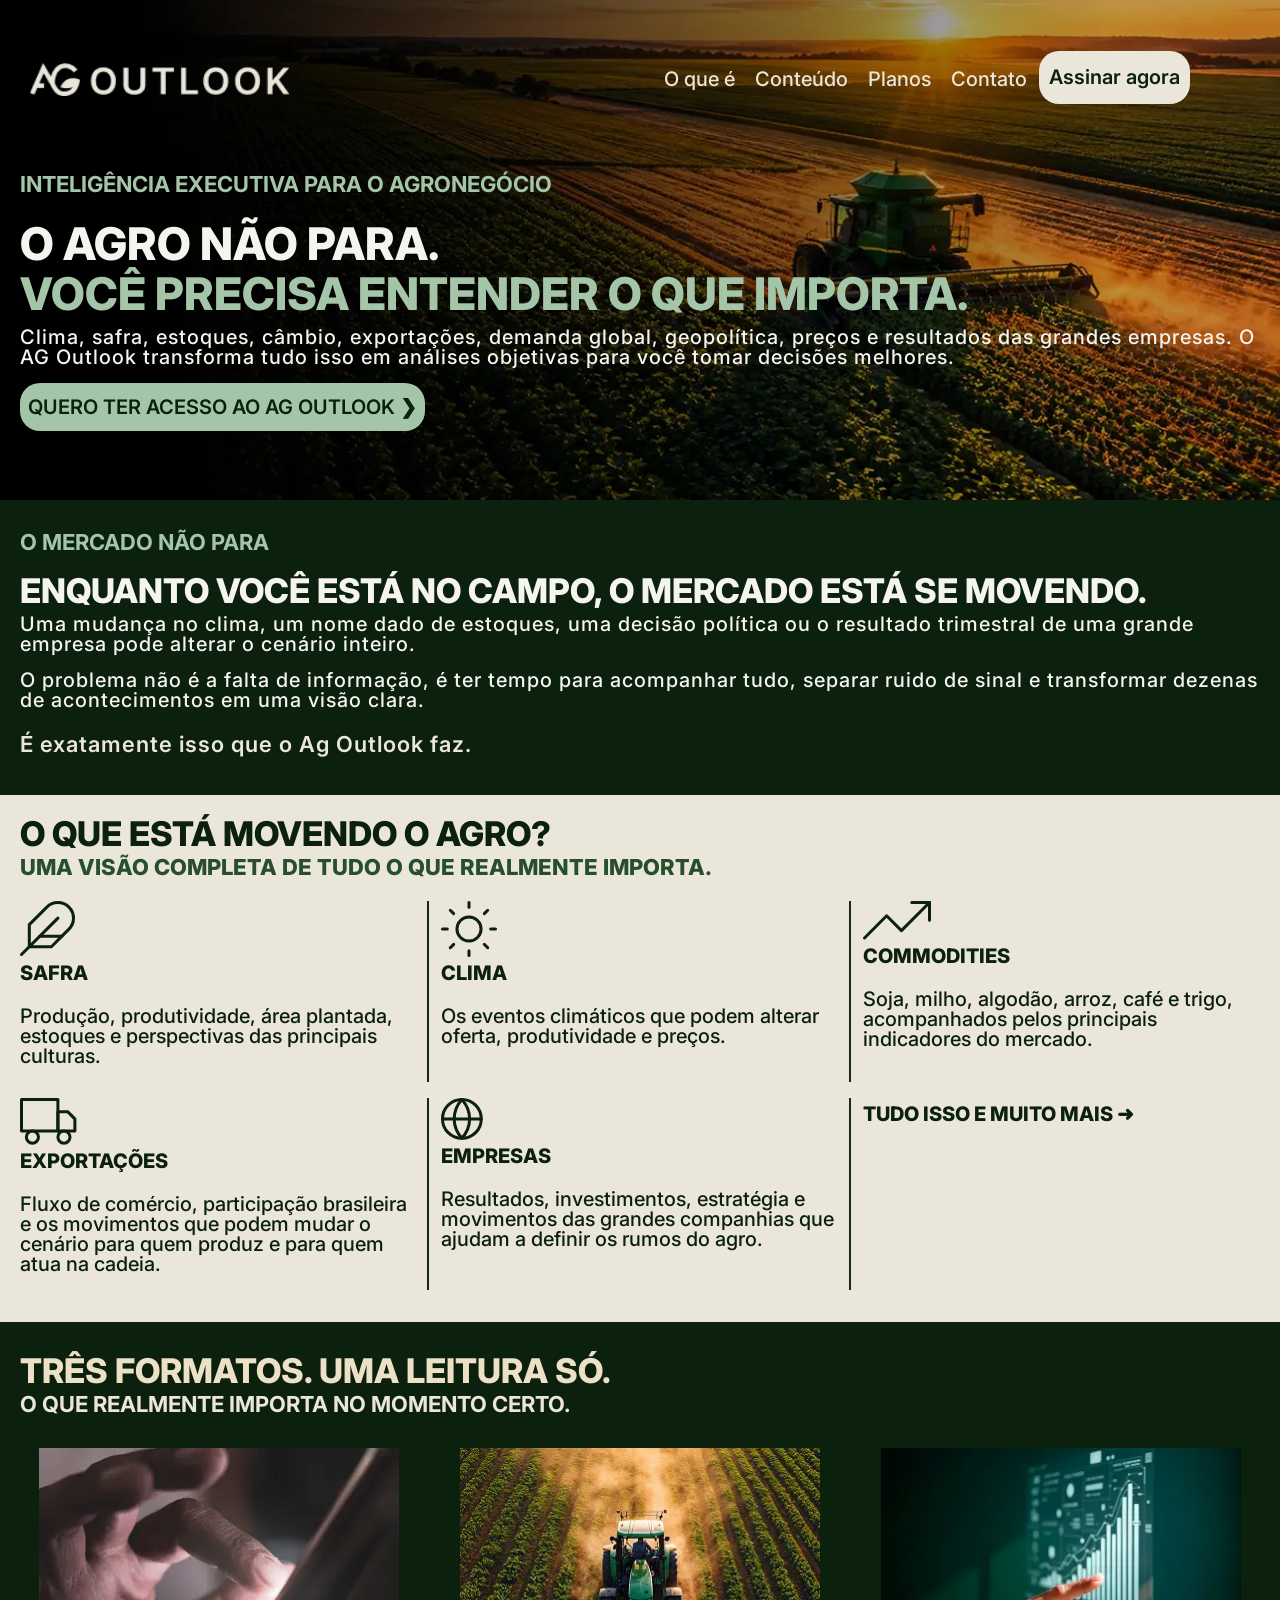
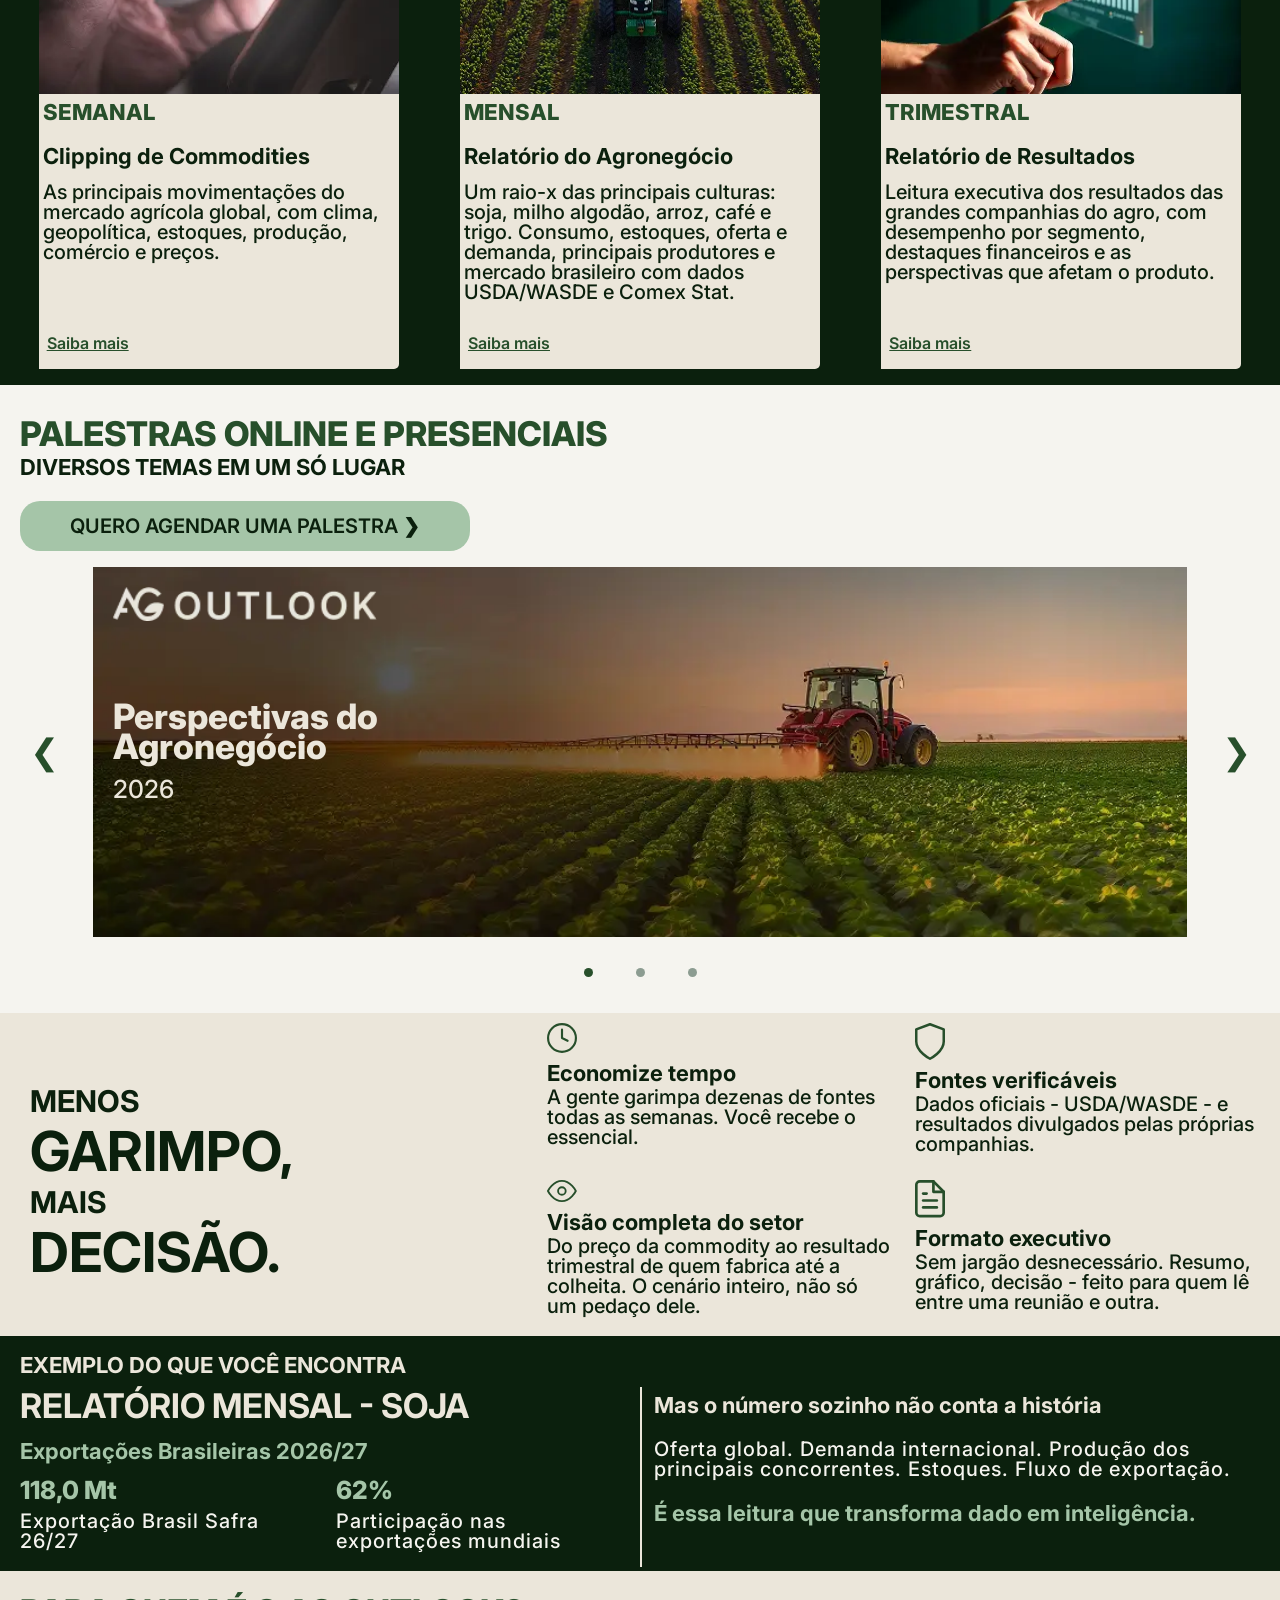
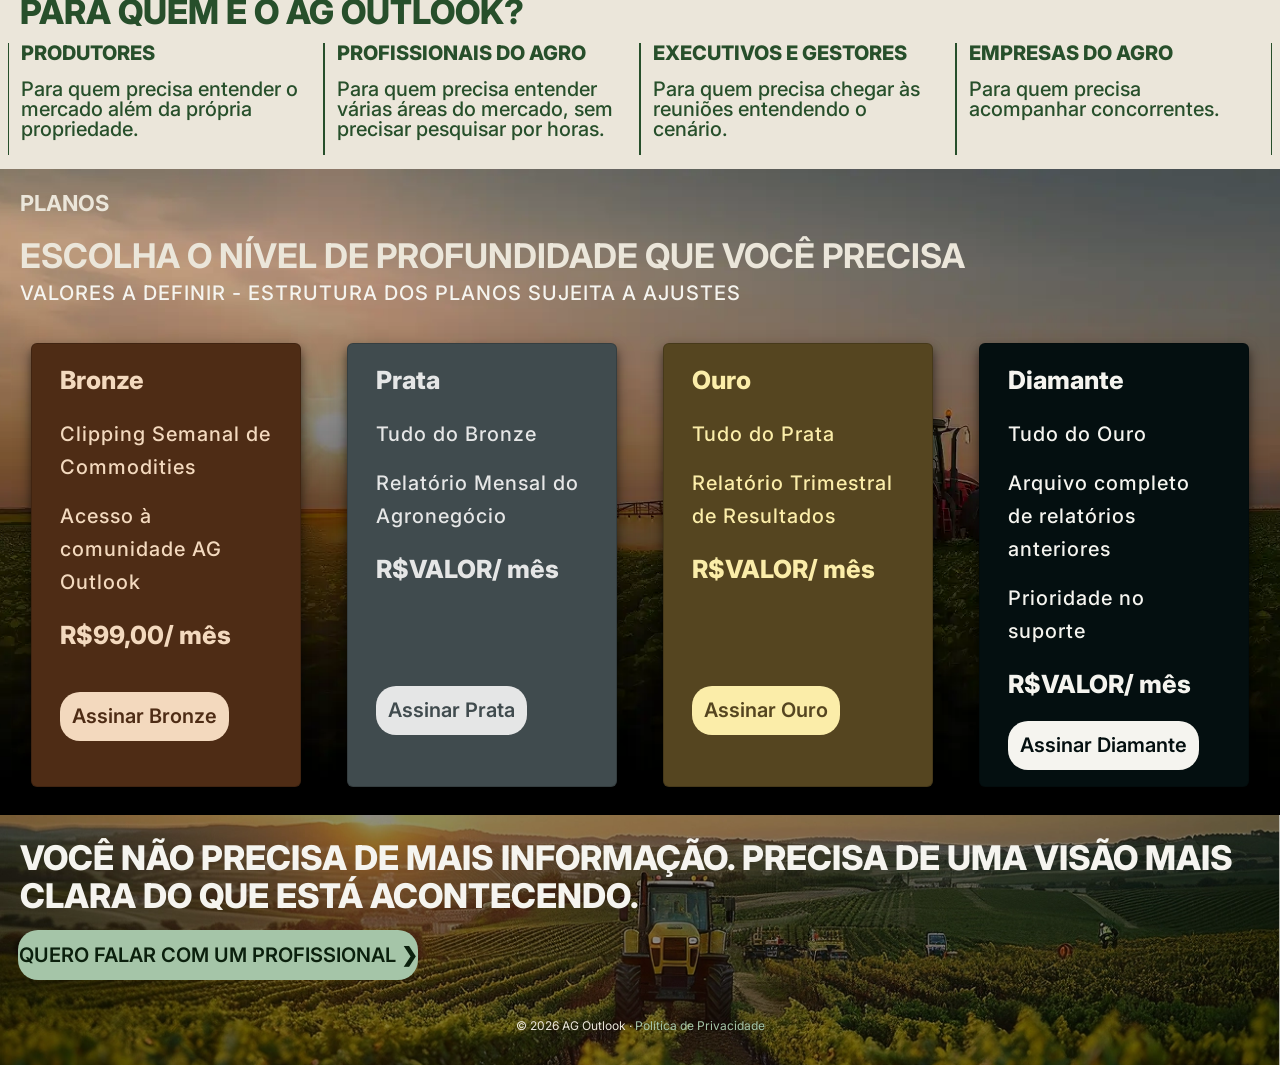
==== index.html @ 2beaee91 "Add files via upload" ====
<!DOCTYPE html>
<html lang="pt-br">

<head>
    <meta charset="UTF-8">
    <meta name="viewport" content="width=device-width, initial-scale=1.0">
    <title>AG Outlook | Inteligência Executiva para o Agronegócio</title>

    <meta name="author" content="AG Outlook">

    <meta name="keywords"
        content="AG Outlook, inteligência executiva para o agronegócio, clipping de commodities, mercado agrícola, relatório mensal do agronegócio, relatório de soja, mercado de milho, algodão, arroz, café, trigo, oferta e demanda agrícola, USDA WASDE, FAO, Comex Stat, resultados trimestrais do agronegócio">

    <meta name="description"
        content="AG Outlook: inteligência executiva para o agronegócio com clipping semanal de commodities, relatórios mensais por cultura e análise trimestral de resultados.">

    <link rel="icon" type="image/x-icon" href="imagens/favicon.svg">

    <link rel="preload" as="image" href="imagens/hero.webp" fetchpriority="high">

    <!-- Latest compiled and minified CSS -->
    <link href="https://cdn.jsdelivr.net/npm/bootstrap@5.3.8/dist/css/bootstrap.min.css" rel="stylesheet">

    <!-- Latest compiled JavaScript -->
    <script src="https://cdn.jsdelivr.net/npm/bootstrap@5.3.8/dist/js/bootstrap.bundle.min.js" defer></script>

    <link rel="preconnect" href="https://fonts.googleapis.com">
    <link rel="preconnect" href="https://fonts.gstatic.com" crossorigin>

    <link href="https://fonts.googleapis.com/css2?family=Inter:wght@400..800&display=swap" rel="stylesheet">

    <link rel="stylesheet" href="css/style.css">
</head>

<body>

    <main class="container-fluid">

        <!-- HERO -->

        <header class="row hero px-2">
            <nav class="navbar navbar-expand-sm mt-2">
                <div class="container-fluid">
                    <a class="navbar-brand" href="#"><img class="logoimg" src="imagens/logo.webp" alt="Logo"></a>
                    <button class="navbar-toggler" type="button" data-bs-toggle="collapse"
                        data-bs-target="#collapsibleNavbar" aria-controls="collapsibleNavbar" aria-expanded="false"
                        aria-label="Abrir ou fechar menu de navegação">

                        <span class="navbar-toggler-icon"></span>
                    </button>
                    <div class="collapse navbar-collapse" id="collapsibleNavbar">
                        <ul class="navbar-nav">
                            <li class="nav-item">
                                <a class="nav-link" href="#apresentacao">O que é</a>
                            </li>
                            <li class="nav-item">
                                <a class="nav-link" href="#conteudo">Conteúdo</a>
                            </li>
                            <li class="nav-item">
                                <a class="nav-link" href="#planos">Planos</a>
                            </li>
                            <li class="nav-item">
                                <a class="nav-link" href="#rodape">Contato</a>
                            </li>
                            <li class="nav-item">
                                <a class="btnnav" href="#planos">Assinar agora</a>
                            </li>
                        </ul>
                    </div>
                </div>
            </nav>

            <div class="col-12 mt-3">
                <p class="dest_text">
                    INTELIGÊNCIA EXECUTIVA PARA O AGRONEGÓCIO
                </p>

                <h1 class="dest_tit1">
                    O AGRO NÃO PARA.
                </h1>

                <h2 class="dest_tit2">
                    VOCÊ PRECISA ENTENDER O QUE IMPORTA.
                </h2>

                <p class="text_claro">
                    Clima, safra, estoques, câmbio, exportações, demanda global, geopolítica, preços e resultados das
                    grandes empresas. O AG Outlook transforma tudo isso em análises objetivas para você tomar decisões
                    melhores.
                </p>

                <a href="#planos" class="btn">
                    QUERO TER ACESSO AO AG OUTLOOK ❯
                </a>
            </div>

        </header>

        <!-- APRESENTAÇÃO -->

        <section class="row pt-4 pb-3 px-2 apresentacao" id="apresentacao">

            <div class="col-12">
                <p class="dest_text">
                    O MERCADO NÃO PARA
                </p>

                <h2 class="tit_apres">
                    ENQUANTO VOCÊ ESTÁ NO CAMPO, O MERCADO ESTÁ SE MOVENDO.
                </h2>

                <p class="text_claro">
                    Uma mudança no clima, um nome dado de estoques, uma decisão política ou o resultado trimestral de
                    uma
                    grande empresa pode alterar o cenário inteiro.
                </p>

                <p class="text_claro">
                    O problema não é a falta de informação, é ter tempo para acompanhar tudo, separar ruido de sinal e
                    transformar dezenas de acontecimentos em uma visão clara.
                </p>

                <p class="dest_apres">
                    É exatamente isso que o Ag Outlook faz.
                </p>
            </div>
        </section>

        <!-- O QUE MOVE O AGRO -->

        <section class="row pt-4 pb-3 px-2 move">
            <h2 class="tit_agro">
                O QUE ESTÁ MOVENDO O AGRO?
            </h2>

            <p class="dest_agro">
                UMA VISÃO COMPLETA DE TUDO O QUE REALMENTE IMPORTA.
            </p>

            <div class="col-6 col-md-4 card_agro1">
                <img src="imagens/safra.svg" alt="Safra">
                <p class="dest_card">
                    SAFRA
                </p>

                <p class="text_verde">
                    Produção, produtividade, área plantada, estoques e perspectivas das principais culturas.
                </p>
            </div>

            <div class="col-6 col-md-4 card_agro2">
                <img src="imagens/clima.svg" alt="Clima">
                <p class="dest_card">
                    CLIMA
                </p>

                <p class="text_verde">
                    Os eventos climáticos que podem alterar oferta, produtividade e preços.
                </p>
            </div>

            <div class="col-6 col-md-4 card_agro3">
                <img src="imagens/commodities.svg" alt="Commodities">
                <p class="dest_card">
                    COMMODITIES
                </p>

                <p class="text_verde">
                    Soja, milho, algodão, arroz, café e trigo, acompanhados pelos principais indicadores do mercado.
                </p>
            </div>

            <!-- quebra de linha -->

            <div class="col-6 col-md-4 card_agro4 my-3">
                <img src="imagens/exportacoes.svg" alt="Exportações">
                <p class="dest_card">EXPORTAÇÕES</p>

                <p class="text_verde">
                    Fluxo de comércio, participação brasileira e os movimentos que podem mudar o cenário para quem
                    produz e para quem atua na cadeia.
                </p>
            </div>

            <div class="col-6 col-md-4 card_agro5 my-3">
                <img src="imagens/empresas.svg" alt="Empresas">
                <p class="dest_card">
                    EMPRESAS
                </p>

                <p class="text_verde">
                    Resultados, investimentos, estratégia e movimentos das grandes companhias que ajudam a definir os
                    rumos do agro.
                </p>
            </div>

            <div class="col-4 col-md-4 card_agro6 my-3">

                <p class="dest_card">
                    TUDO ISSO E MUITO MAIS ➜
                </p>
            </div>
        </section>

        <!-- FORMATOS  -->

        <section class="row pt-4 pb-3 px-2 formato" id="conteudo">
            <h2 class="tit_form">
                TRÊS FORMATOS. UMA LEITURA SÓ.
            </h2>

            <p class="dest_form">
                O QUE REALMENTE IMPORTA NO MOMENTO CERTO.
            </p>

            <div class="gx-0 col-12 col-md-4 card_cont mx-auto">
                <img class="w-100" src="imagens/semanal.webp" alt="Semanal">
                <p class="dest_agro ps-1">
                    SEMANAL
                </p>

                <p class="dest_cont ps-1">
                    Clipping de Commodities
                </p>

                <p class="text_verde ps-1">
                    As principais movimentações do mercado agrícola global, com clima, geopolítica, estoques, produção,
                    comércio e preços.
                </p>

                <button type="button" class="btnmodal ps-2" data-bs-toggle="modal" data-bs-target="#semanal1"
                    id="semanal2">
                    Saiba mais
                </button>
            </div>

            <div class="gx-0 col-12 col-md-4 card_cont mx-auto">
                <img class="w-100" src="imagens/mensal.webp" alt="Mensal">
                <p class="dest_agro ps-1">
                    MENSAL
                </p>

                <p class="dest_cont ps-1">
                    Relatório do Agronegócio
                </p>

                <p class="text_verde ps-1">
                    Um raio-x das principais culturas: soja, milho algodão, arroz, café e trigo. Consumo, estoques,
                    oferta e demanda, principais produtores e mercado brasileiro com dados USDA/WASDE e Comex Stat.
                </p>

                <button type="button" class="btnmodal ps-2" data-bs-toggle="modal" data-bs-target="#mensal1"
                    id="mensal2">
                    Saiba mais
                </button>
            </div>

            <div class="gx-0 col-12 col-md-4 card_cont mx-auto">
                <img class="w-100" src="imagens/trimestral.webp" alt="Trimestral">

                <p class="dest_agro ps-1">TRIMESTRAL</p>

                <p class="dest_cont ps-1">Relatório de Resultados</p>

                <p class="text_verde ps-1">Leitura executiva dos resultados das grandes companhias do agro, com
                    desempenho
                    por segmento,
                    destaques financeiros e as perspectivas que afetam o produto.</p>

                <button type="button" class="btnmodal ps-2" data-bs-toggle="modal" data-bs-target="#trimestral1"
                    id="trimestral2">
                    Saiba mais
                </button>
            </div>
        </section>

        <!-- PALESTRAS -->

        <section class="row pt-4 pb-3 px-2 palestra">

            <div class="col-12">
                <h2 class="tit_pale">
                    PALESTRAS ONLINE E PRESENCIAIS
                </h2>

                <p class="dest_pale">
                    DIVERSOS TEMAS EM UM SÓ LUGAR
                </p>

                <a class="btn btnpal mb-3"
                    href="https://wa.me/554184987979?text=Ol%C3%A1%21%20Gostaria%20de%20agendar%20uma%20palestra."
                    target="_blank" rel="noopener noreferrer">
                    QUERO AGENDAR UMA PALESTRA ❯
                </a>
            </div>

            <!-- CARROSSEL DE PALESTRAS -->
            <div class="palestra-carousel">

                <!-- SETA ANTERIOR -->
                <button type="button" class="seta-palestra anterior" aria-label="Palestra anterior">
                    &#10094;
                </button>

                <!-- ÁREA DOS CARDS -->
                <div class="palestra-viewport">

                    <!-- PALESTRA 1 -->
                    <div class="card1 ativo">
                        <div class="card-body">

                            <img class="w-25" src="imagens/logo.webp" alt="Ag Outlook">

                            <p class="card-title">
                                Perspectivas do <br>
                                Agronegócio
                            </p>

                            <p class="card-text">2026</p>

                        </div>
                    </div>

                    <!-- PALESTRA 2 -->
                    <div class="card2">
                        <div class="card-body">

                            <img class="w-25" src="imagens/logo.webp" alt="Ag Outlook">

                            <p class="card-title">
                                Planejamento Estratégico <br>
                                no Agro
                            </p>

                            <p class="card-text">2026</p>

                        </div>
                    </div>

                    <!-- PALESTRA 3 -->
                    <div class="card3">
                        <div class="card-body">

                            <img class="w-25" src="imagens/logo.webp" alt="Ag Outlook">

                            <p class="card-title">
                                Governança e Planejamento <br>
                                Sucessório
                            </p>

                            <p class="card-text">2026</p>

                        </div>
                    </div>

                </div>

                <!-- SETA PRÓXIMA -->
                <button type="button" class="seta-palestra proxima" aria-label="Próxima palestra">
                    &#10095;
                </button>

            </div>

            <!-- INDICADORES DO CARROSSEL -->
            <div class="palestra-indicadores">

                <button type="button" class="indicador ativo" aria-label="Palestra 1"></button>

                <button type="button" class="indicador" aria-label="Palestra 2"></button>

                <button type="button" class="indicador" aria-label="Palestra 3"></button>

            </div>

        </section>

        <!-- VANTAGEM -->

        <div class="row pb-1 px-2 vantagem">
            <div class="col-12 col-md-5 my-auto">
                <p class="dest_menor my-0 pb-0 pt-5">
                    MENOS
                </p>
                <p class="dest_maior my-0 py-0">
                    GARIMPO,
                </p>
                <p class="dest_menor my-0 py-0">
                    MAIS
                </p>
                <p class="dest_maior my-0 py-0">
                    DECISÃO.
                </p>
            </div>

            <div class="col-12 col-md-7">
                <div class="row">
                    <div class="col-6">
                        <img class="imgvant" src="imagens/relogio.svg" alt="Relógio">
                        <p class="dest_cont mb-1">Economize tempo</p>
                        <p class="text_verde">A gente garimpa dezenas de fontes todas as semanas. Você recebe o
                            essencial.</p>
                    </div>

                    <div class="col-6">
                        <img class="imgvant" src="imagens/escudo.svg" alt="Escudo">
                        <p class="dest_cont mb-1">Fontes verificáveis</p>
                        <p class="text_verde">Dados oficiais - USDA/WASDE - e resultados divulgados pelas próprias
                            companhias.</p>
                    </div>

                    <div class="col-6">
                        <img class="imgvant" src="imagens/visao.svg" alt="Olho">
                        <p class="dest_cont mb-1">Visão completa do setor</p>
                        <p class="text_verde">Do preço da commodity ao resultado trimestral de quem fabrica até a
                            colheita. O cenário inteiro,
                            não só um pedaço dele.</p>
                    </div>

                    <div class="col-6">
                        <img class="imgvant" src="imagens/doc.svg" alt="Documento">
                        <p class="dest_cont mb-1">Formato executivo</p>
                        <p class="text_verde">Sem jargão desnecessário. Resumo, gráfico, decisão - feito para quem lê
                            entre uma reunião e
                            outra.</p>
                    </div>
                </div>
            </div>
        </div>

        <!-- EXEMPLO -->

        <section class="row pt-3 pb-1 px-2 exemplo">
            <h2 class="dest_form">
                EXEMPLO DO QUE VOCÊ ENCONTRA
            </h2>
            <div class="col-6">
                <h3 class="tit_exem">
                    RELATÓRIO MENSAL - SOJA
                </h3>
                <p class="dest_text">
                    Exportações Brasileiras 2026/27
                </p>
                <div class="row">
                    <div class="col-12 col-lg-6">
                        <p class="number">
                            118,0 Mt
                        </p>
                        <p class="text_claro">
                            Exportação Brasil
                            Safra 26/27
                        </p>
                    </div>
                    <div class="col-12 col-lg-6">
                        <p class="number">
                            62%
                        </p>
                        <p class="text_claro">
                            Participação nas
                            exportações mundiais
                        </p>
                    </div>
                </div>
            </div>

            <div class="col-6 ex2">
                <p class="dest_form">
                    Mas o número sozinho não conta a história
                </p>
                <p class="text_claro">
                    Oferta global. Demanda internacional. Produção dos principais concorrentes. Estoques. Fluxo de
                    exportação.
                </p>
                <p class="dest_text">
                    É essa leitura que transforma dado em inteligência.
                </p>
            </div>
        </section>

        <!-- PUBLICO -->

        <section class="row pt-3 pb-1 px-2 publico">
            <h2 class="tit_pale pb-3">
                PARA QUEM É O AG OUTLOOK?
            </h2>

            <div class="col-6 col-lg-3 bordpub">
                <p class="dest_pub">
                    PRODUTORES
                </p>
                <p class="text_vdclaro">
                    Para quem precisa entender o mercado além da própria propriedade.
                </p>
            </div>

            <div class="col-6 col-lg-3 bordpub">
                <p class="dest_pub">
                    PROFISSIONAIS DO AGRO
                </p>
                <p class="text_vdclaro">
                    Para quem precisa entender várias áreas do mercado, sem precisar pesquisar por horas.
                </p>
            </div>

            <div class="col-6 col-lg-3 bordpub">
                <p class="dest_pub">
                    EXECUTIVOS E GESTORES
                </p>
                <p class="text_vdclaro">
                    Para quem precisa chegar às reuniões entendendo o cenário.
                </p>
            </div>

            <div class="col-6 col-lg-3 bordpub">
                <p class="dest_pub">
                    EMPRESAS DO AGRO
                </p>
                <p class="text_vdclaro">
                    Para quem precisa acompanhar concorrentes.
                </p>
            </div>
        </section>

        <!-- PLANOS -->

        <section class="row pt-3 pb-1 px-2 plano" id="planos">
            <p class="dest_form">
                PLANOS
            </p>

            <h2 class="tit_exem">
                ESCOLHA O NÍVEL DE PROFUNDIDADE QUE VOCÊ PRECISA
            </h2>

            <p class="text_claro">
                VALORES A DEFINIR - ESTRUTURA DOS PLANOS SUJEITA A AJUSTES
            </p>

            <!-- cards -->

            <div class="card col-6 col-xl-3 bronze mx-auto my-4">
                <div class="card-body">
                    <p class="dest_bronze">Bronze</p>
                    <p class="text_bronze">Clipping Semanal de Commodities</p>
                    <p class="text_bronze">Acesso à comunidade AG Outlook</p>
                    <p class="valor_bronze">R$99,00/ mês</p>
                    <a class="btnbronze"
                        href="https://pay.hotmart.com/M107370587F?off=hk8e07r8&hotfeature=51&_hi=eyJzaWQiOiJiMzQ4OGE4YWNiMzk0MTUzOWU3N2ExMTRmNDY2MGUyNSIsImNpZCI6IjE3OTI3Nzc0ODcwODk4MDYyNjc4Njc0NjgwNjQwMDAiLCJiaWQiOiIxNzkyNzc3NDg3MDg5ODA2MjY3ODY3NDY4MDY0MDAwIn0=.1792777497347&bid=1792777498161">Assinar
                        Bronze</a>
                </div>
            </div>

            <div class="card col-6 col-xl-3 prata mx-auto my-4">
                <div class="card-body">
                    <p class="dest_bronze">Prata</p>
                    <p class="text_bronze">Tudo do Bronze</p>
                    <p class="text_bronze">Relatório Mensal do Agronegócio</p>
                    <p class="valor_bronze">R$VALOR/ mês</p>
                    <a class="btnprata"
                        href="https://pay.hotmart.com/M107370587F?off=hk8e07r8&hotfeature=51&_hi=eyJzaWQiOiJiMzQ4OGE4YWNiMzk0MTUzOWU3N2ExMTRmNDY2MGUyNSIsImNpZCI6IjE3OTI3Nzc0ODcwODk4MDYyNjc4Njc0NjgwNjQwMDAiLCJiaWQiOiIxNzkyNzc3NDg3MDg5ODA2MjY3ODY3NDY4MDY0MDAwIn0=.1792777497347&bid=1792777498161">Assinar
                        Prata</a>
                </div>
            </div>

            <div class="card col-6 col-xl-3 ouro mx-auto my-4">
                <div class="card-body">
                    <p class="dest_bronze">Ouro</p>
                    <p class="text_bronze">Tudo do Prata</p>
                    <p class="text_bronze">Relatório Trimestral de Resultados</p>
                    <p class="valor_bronze">R$VALOR/ mês</p>
                    <a class="btnouro"
                        href="https://pay.hotmart.com/M107370587F?off=hk8e07r8&hotfeature=51&_hi=eyJzaWQiOiJiMzQ4OGE4YWNiMzk0MTUzOWU3N2ExMTRmNDY2MGUyNSIsImNpZCI6IjE3OTI3Nzc0ODcwODk4MDYyNjc4Njc0NjgwNjQwMDAiLCJiaWQiOiIxNzkyNzc3NDg3MDg5ODA2MjY3ODY3NDY4MDY0MDAwIn0=.1792777497347&bid=1792777498161">Assinar
                        Ouro</a>
                </div>
            </div>

            <div class="card col-6 col-xl-3 diamante mx-auto my-4">
                <div class="card-body">
                    <p class="dest_bronze">Diamante</p>
                    <p class="text_bronze">Tudo do Ouro</p>
                    <p class="text_bronze">Arquivo completo de relatórios anteriores</p>
                    <p class="text_bronze">Prioridade no suporte</p>
                    <p class="valor_bronze">R$VALOR/ mês</p>
                    <a class="btndia"
                        href="https://pay.hotmart.com/M107370587F?off=hk8e07r8&hotfeature=51&_hi=eyJzaWQiOiJiMzQ4OGE4YWNiMzk0MTUzOWU3N2ExMTRmNDY2MGUyNSIsImNpZCI6IjE3OTI3Nzc0ODcwODk4MDYyNjc4Njc0NjgwNjQwMDAiLCJiaWQiOiIxNzkyNzc3NDg3MDg5ODA2MjY3ODY3NDY4MDY0MDAwIn0=.1792777497347&bid=1792777498161">Assinar
                        Diamante</a>
                </div>
            </div>

        </section>

        <!-- RODAPÉ -->

        <footer class="row pt-3 pb-1 px-2 rodape" id="rodape">
            <p class="tit_footer pt-2 mb-0 col-12">
                VOCÊ NÃO PRECISA DE MAIS INFORMAÇÃO. PRECISA DE UMA VISÃO MAIS CLARA DO QUE ESTÁ ACONTECENDO.</p>

            <a class="btn btnrod col-12"
                href="https://wa.me/554184987979?text=Ol%C3%A1%21%20Gostaria%20de%20mais%20informa%C3%A7%C3%B5es%20sobre%20o%20AG%20Outlook."
                target="_blank" rel="noopener noreferrer">
                QUERO FALAR COM UM PROFISSIONAL ❯
            </a>

            <p class="footer-legal">
                © 2026 AG Outlook ·
                <a href="politica.html">Política de Privacidade</a>
            </p>
        </footer>

    </main>

    <!-- area dos modais -->


    <!-- Semanal Modal -->
    <div class="modal fade" id="semanal1">
        <div class="modal-dialog">
            <div class="modal-content">

                <!-- Modal Header -->
                <div class="modal-header">
                    <h3 class="modal-title dest_agro">SEMANAL</h3>
                    <button type="button" class="btn-close" data-bs-dismiss="modal"></button>
                </div>

                <!-- Modal body -->
                <div class="modal-body">
                    <p class="dest_agro">Clipping de Commodities</p>
                    <p class="text_verde">Uma curadoria das principais notícias do mercado agrícola para acompanhar os
                        fatores que
                        movimentam o setor.</p>
                    <p class="dest_agro">O que você recebe</p>
                    <ul>
                        <li class="text_verde">Notícias sobre clima, geopolítica, estoques e preços.</li>
                        <li class="text_verde">Resumos em português com a fonte original.</li>
                        <li class="text_verde">Informações organizadas para uma leitura mais rápida.</li>
                    </ul>
                </div>

            </div>
        </div>
    </div>


    <!-- Mensal Modal -->
    <div class="modal fade" id="mensal1">
        <div class="modal-dialog">
            <div class="modal-content">

                <!-- Modal Header -->
                <div class="modal-header">
                    <h3 class="modal-title dest_agro">MENSAL</h3>
                    <button type="button" class="btn-close" data-bs-dismiss="modal"></button>
                </div>

                <!-- Modal body -->
                <div class="modal-body">
                    <p class="dest_agro">Relatório do Agronegócio</p>
                    <p class="text_verde">Uma visão consolidada dos principais indicadores de seis culturas agrícolas.
                    </p>
                    <p class="dest_agro">O que você recebe</p>
                    <ul>
                        <li class="text_verde">Análises de soja, milho, algodão, arroz, café e trigo.</li>
                        <li class="text_verde">Dados de consumo, estoques e principais países produtores.</li>
                        <li class="text_verde">Balanço de oferta e demanda no Brasil.</li>
                        <li class="text_verde">Dados de fontes como USDA/WASDE e Comex Stat.</li>
                    </ul>
                </div>

            </div>
        </div>
    </div>

    <!-- Trimestral Modal -->
    <div class="modal fade" id="trimestral1">
        <div class="modal-dialog">
            <div class="modal-content">

                <!-- Modal Header -->
                <div class="modal-header">
                    <h3 class="modal-title dest_agro">TRIMESTRAL</h3>
                    <button type="button" class="btn-close" data-bs-dismiss="modal"></button>
                </div>

                <!-- Modal body -->
                <div class="modal-body">
                    <p class="dest_agro">Relatório de Resultados</p>
                    <p class="text_verde">Uma leitura executiva dos resultados das grandes companhias do agronegócio.
                    </p>
                    <p class="dest_agro">O que você recebe</p>
                    <ul>
                        <li class="text_verde">Análise do desempenho por segmento.</li>
                        <li class="text_verde">Destaques financeiros dos resultados trimestrais.</li>
                        <li class="text_verde">Perspectivas que podem afetar o produtor.</li>
                    </ul>
                </div>

            </div>
        </div>
    </div>

    <!-- javascript -->
    <script>
        document.addEventListener("DOMContentLoaded", function () {

            const cards = document.querySelectorAll(
                ".palestra-viewport > .card1, " +
                ".palestra-viewport > .card2, " +
                ".palestra-viewport > .card3"
            );

            const anterior = document.querySelector(".seta-palestra.anterior");
            const proxima = document.querySelector(".seta-palestra.proxima");
            const indicadores = document.querySelectorAll(
                ".palestra-indicadores .indicador"
            );

            let atual = 0;

            function mostrarPalestra(indice) {
                atual = (indice + cards.length) % cards.length;

                cards.forEach(function (card, i) {
                    card.classList.toggle("ativo", i === atual);
                    card.setAttribute("aria-hidden", i !== atual);
                });

                indicadores.forEach(function (indicador, i) {
                    indicador.classList.toggle("ativo", i === atual);
                    indicador.setAttribute(
                        "aria-current",
                        i === atual ? "true" : "false"
                    );
                });
            }

            if (cards.length > 0 && anterior && proxima) {

                anterior.addEventListener("click", function () {
                    mostrarPalestra(atual - 1);
                });

                proxima.addEventListener("click", function () {
                    mostrarPalestra(atual + 1);
                });

                indicadores.forEach(function (indicador, i) {
                    indicador.addEventListener("click", function () {
                        mostrarPalestra(i);
                    });
                });

                mostrarPalestra(0);
            }

        });
    </script>

</body>

</html>
---- css/style.css ----
* {
    padding: 0;
    margin: 0;
}

body {
    background-color: #F5F4EF;
    font-family: "inter";
}

main{
    max-width: 1300px;
}

.text_claro {
    color: #F5F4EF;
    font-weight: 500;
    letter-spacing: 1px;
    line-height: 18px;
}

.text_vdclaro {
    color: #274F2B;
    font-weight: 500;
    line-height: 18px;
}

.text_verde {
    color: #0B200D;
    font-weight: 500;
    line-height: 18px;
}

.number {
    font-weight: 800;
    color: #A5C5A8;
    font-size: 25px;
    line-height: 10px;
}

.btn {
    background-color: #A5C5A8;
    border-radius: 20px;
    border: none;
    padding: 8px;
    transition: background-color 0.3s ease;
}

.btn:hover {
    background-color: #EBE6DA;
    transform: scale(1.06);
    transition: 0.3s ease;
}

.btn {
    color: #0B200D;
    text-decoration: none;
    font-family: "inter";
    font-weight: 600;
    transition: color 0.3s ease;
}

/* HERO */

.hero {
    background-image: url("../imagens/hero.webp");
    background-size: cover;
    background-position: center;
    background-repeat: no-repeat;

    min-height: 500px;
    font-family: "inter";
}

.dest_text {
    color: #A5C5A8;
    font-weight: 700;
}

.dest_tit1 {
    color: #F5F4EF;
    font-weight: 800;
    margin-bottom: 0;
    font-size: 30px;
}

.dest_tit2 {
    color: #A5C5A8;
    font-weight: 800;
    margin-top: 0;
    font-size: 30px;
}

.nav-link {
    color: #EBE6DA;
    font-weight: 500;
    letter-spacing: 1px;
}

.nav-link:hover {
    color: #EBE6DA;
    transform: scale(1.1);
}
.btnnav{
    display: inline-flex;
    align-items: center;
    justify-content: center;
    background-color: #EBE6DA;
    border-radius: 20px;
    border: none;
    padding: 8px 12px;
    color: #0B200D;
    text-decoration: none;
    font-family: "inter";
    font-weight: 600;
    transition: background-color 0.3s ease, color 0.3s ease;
}

.btnnav:hover {
    background-color: #0B200D;
    color: #EBE6DA;
}

/* APRESENTAÇÃO */

.apresentacao {
    background-color: #0B200D;
}

.tit_apres {
    color: #F5F4EF;
    line-height: 30px;
    font-weight: 800;
}

.dest_apres {
    color: #EBE6DA;
    font-weight: 600;
    letter-spacing: 1px;
    font-size: 20px;
}

/* O QUE MOVE O AGRO */

.move {
    background-color: #EBE6DA;
}

.tit_agro {
    color: #0B200D;
    line-height: 30px;
    font-weight: 800;
    margin-bottom: 0;
}

.dest_agro {
    font-weight: 800;
    color: #274F2B;
}

.dest_card {
    font-weight: 800;
    color: #0B200D;
}

/* FORMATO */

.formato {
    background-color: #0B200D;
}

.tit_form {
    margin-top: 10px;
    color: #ECE1C6;
    line-height: 30px;
    font-weight: 800;
    margin-bottom: 0;
}

.dest_form {
    font-weight: 700;
    color: #EBE6DA;
}

/* CARD FORMATO */

.card_cont {
    background-color: #EBE6DA;
    border-radius: 5px;
}

.dest_agro {
    font-weight: 800;
    color: #274F2B;
}

.dest_cont {
    font-weight: 700;
    color: #0B200D;
    line-height: 20px;
}

.btnmodal{
    background-color: #EBE6DA;
    border: none;
    font-family: "inter";
    font-weight: 600;
    text-decoration: underline;
    color: #274F2B;
}

.btnmodal:hover{
    color: #0B200D;
}

/* modais */

.modal-content{
    background-color: #EBE6DA;
}

/* PALESTRA */

.tit_pale {
    margin-top: 10px;
    color: #274F2B;
    line-height: 30px;
    font-weight: 800;
    margin-bottom: 0;
}

.dest_pale {
    font-weight: 700;
    color: #0B200D;
}

.card-title {
    color: #EBE6DA;
    font-weight: 800;
    font-size: 20px;
    padding-top: 80px;
    padding-bottom: 10px;
    line-height: 20px;
}

.card-text {
    font-family: "inter";
    color: #EBE6DA;
    font-weight: 500;
    font-size: 15px;
    padding-bottom: 100px;
}

/* IMAGENS DOS CARDS */

.card1 {
    background-image: url("../imagens/palestra1.webp");
    background-size: cover;
    background-position: center;
    background-repeat: no-repeat;

    padding-left: 35px;
    padding-top: 35px;
    margin-bottom: 20px;
    width: 600px;

    box-shadow: 0 6px 10px 0 rgba(0, 0, 0, 0.5),
        0 6px 20px 0 rgba(0, 0, 0, 0.19);
}

.card2 {
    background-image: url("../imagens/palestra2.webp");
    background-size: cover;
    background-position: center;
    background-repeat: no-repeat;

    padding-left: 35px;
    padding-top: 35px;
    margin-bottom: 20px;
    width: 600px;

    box-shadow: 0 6px 10px 0 rgba(0, 0, 0, 0.5),
        0 6px 20px 0 rgba(0, 0, 0, 0.19);
}

.card3 {
    background-image: url("../imagens/palestra3.webp");
    background-size: cover;
    background-position: center;
    background-repeat: no-repeat;

    padding-left: 35px;
    padding-top: 35px;
    margin-bottom: 20px;
    width: 600px;

    box-shadow: 0 6px 10px 0 rgba(0, 0, 0, 0.5),
        0 6px 20px 0 rgba(0, 0, 0, 0.19);
}

.btnpal {
    width: 350px;
    padding: 8px 12px;
}

/* CARROSSEL */

.palestra-carousel {
    display: flex;
    align-items: center;
    justify-content: center;
    gap: 25px;
    width: 100%;
}

.palestra-viewport {
    position: relative;
    width: 600px;
    max-width: 100%;
    height: 350px;
    overflow: hidden;
    flex-shrink: 1;
}

.palestra-viewport>.card1,
.palestra-viewport>.card2,
.palestra-viewport>.card3 {
    display: block;
    position: absolute;
    inset: 0;
    width: 100%;
    height: 100%;
    box-sizing: border-box;
    margin-bottom: 0;

    opacity: 0;
    visibility: hidden;
    transition: opacity 0.6s ease, visibility 0.6s ease;
}


.palestra-viewport>.card1.ativo,
.palestra-viewport>.card2.ativo,
.palestra-viewport>.card3.ativo {
    opacity: 1;
    visibility: visible;
}


.palestra-viewport .card-body {
    padding: 0;
}

/* SETAS LATERAIS */

.seta-palestra {
    border: none;
    background: transparent;
    color: #274F2B;
    font-size: 35px;
    cursor: pointer;
    flex-shrink: 0;
    padding: 5px;
    transition: color 0.3s ease;
}

.seta-palestra:hover {
    color: #0B200D;
}

/* INDICADORES */

.palestra-indicadores {
    display: flex;
    justify-content: center;
    align-items: center;
    gap: 8px;
    width: 100%;
    margin-top: 12px;
}

.indicador {
    width: 9px;
    height: 9px;
    padding: 0;
    border: none;
    border-radius: 50%;
    background-color: #8C9C91;
    cursor: pointer;
}

.indicador.ativo {
    background-color: #274F2B;
}

/* VANTAGEM */

.vantagem {
    background-color: #EBE6DA;
}

.dest_menor {
    font-weight: 700;
    color: #0B200D;
    font-size: 20px;
    line-height: 10px;
}

.dest_maior {
    font-weight: 700;
    color: #0B200D;
    font-size: 40px;
}

.imgvant{
    width: 30px;
    padding-bottom: 10px;
    padding-top: 10px;
}

/* EXEMPLO */

.exemplo {
    background-color: #0B200D;
}

.tit_exem {
    font-weight: 700;
    color: #EBE6DA;
}

.ex2 {
    border-left: solid 2px #EBE6DA;
}

/* PUBLICO */

.publico {
    background-color: #EBE6DA;
}

.dest_pub {
    color: #274F2B;
    font-weight: 800;
    line-height: 15px;
}

.bordpub {
    border-right: solid 1px #274F2B;
    border-left: solid 1px #274F2B;
    margin-bottom: 10px;
}

/* PLANO */

.plano {
    background-image: url("../imagens/plano.webp");
    background-size: cover;
    background-position: center;
    background-repeat: no-repeat;

    min-height: 500px;
}

.bronze {
    background-color: #4E2C15;
    color: #F3D9BE;
    width: 250px;
    box-shadow: 0 6px 10px 0 rgba(0, 0, 0, 0.5), 0 6px 20px 0 rgba(0, 0, 0, 0.19);
}

.prata {
    background-color: #404B4E;
    color: #E5E6E6;
    width: 250px;
    box-shadow: 0 6px 10px 0 rgba(0, 0, 0, 0.5), 0 6px 20px 0 rgba(0, 0, 0, 0.19);
}

.ouro {
    background-color: #554520;
    color: #FBEDA9;
    width: 250px;
    box-shadow: 0 6px 10px 0 rgba(0, 0, 0, 0.5), 0 6px 20px 0 rgba(0, 0, 0, 0.19);
}

.diamante {
    background-color: #040F10;
    color: #F5F4EF;
    width: 250px;
    box-shadow: 0 6px 10px 0 rgba(0, 0, 0, 0.5), 0 6px 20px 0 rgba(0, 0, 0, 0.19);
}

.dest_bronze {
    font-weight: 800;
    font-size: 20px;
}

.text_bronze {
    font-weight: 500;
    letter-spacing: 1px;
}

.valor_bronze {
    font-weight: 800;
    font-size: 25px;
}

/* botões */

/* bronze */

.btnbronze {
    background-color: #F3D9BE;
    border-radius: 20px;
    border: none;
    padding: 8px;
    transition: background-color 0.3s ease;
    padding: 8px 12px;
}

.btnbronze {
    color: #4E2C15;
    text-decoration: none;
    font-family: "inter";
    font-weight: 600;
    transition: color 0.3s ease;
    padding: 8px 12px;
}

.btnbronze:hover {
    background-color: #2C1607;
    transform: scale(1.06);
    transition: 0.3s ease;
    padding: 8px 12px;
}

.btnbronze:hover{
    color: #F3D9BE;
    padding: 8px 12px;
}

/* prata */
.btnprata {
    background-color: #E5E6E6;
    border-radius: 20px;
    border: none;
    padding: 8px;
    transition: background-color 0.3s ease;
    padding: 8px 12px;
}

.btnprata {
    color: #404B4E;
    text-decoration: none;
    font-family: "inter";
    font-weight: 600;
    transition: color 0.3s ease;
    padding: 8px 12px;
}

.btnprata:hover {
    background-color: #1D2C30;
    transform: scale(1.06);
    transition: 0.3s ease;
    padding: 8px 12px;
}

.btnprata:hover{
    color: #E5E6E6;
    padding: 8px 12px;
}

/* ouro */
.btnouro {
    background-color: #FBEDA9;
    border-radius: 20px;
    border: none;
    padding: 8px;
    transition: background-color 0.3s ease;
    padding: 8px 12px;
}

.btnouro {
    color: #554520;
    text-decoration: none;
    font-family: "inter";
    font-weight: 600;
    transition: color 0.3s ease;
    padding: 8px 12px;
}

.btnouro:hover {
    background-color: #31260C;
    transform: scale(1.06);
    transition: 0.3s ease;
    padding: 8px 12px;
}

.btnouro:hover {
    color: #FBEDA9;
    padding: 8px 12px;
}

/* diamante */
.btndia {
    background-color: #F5F4EF;
    border-radius: 20px;
    border: none;
    padding: 8px;
    transition: background-color 0.3s ease;
    padding: 8px 12px;
}

.btndia {
    color: #040F10;
    text-decoration: none;
    font-family: "inter";
    font-weight: 600;
    transition: color 0.3s ease;
    padding: 8px 12px;
}

.btndia:hover {
    background-color: #000000;
    transform: scale(1.06);
    transition: 0.3s ease;
    padding: 8px 12px;
}

.btndia:hover {
    color: #F5F4EF;
    padding: 8px 12px;
}

/* RODAPÉ */

.rodape {
    background-image: url("../imagens/footer.webp");
    background-size: cover;
    background-position: center;
    background-repeat: no-repeat;

    min-height: 250px;
}

.tit_footer {
    color: #F5F4EF;
    line-height: 25px;
    font-weight: 800;
}

.btnrod {
    width: 350px;
    padding: 0px;
    height: 40px;
    padding: 8px 12px;
}

.footer-legal {
    width: 100%;
    margin-top: 20px;
    margin-bottom: 10px;
    text-align: center;
    color: #EBE6DA;
    font-size: 12px;
    font-weight: 400;
}

.footer-legal a {
    color: #A5C5A8;
    text-decoration: none;
    transition: color 0.3s ease;
}

.footer-legal a:hover {
    color: #F5F4EF;
    text-decoration: underline;
}

@media (min-width: 374px) {

    .navbar-toggler-icon {
        background-image: url("data:image/svg+xml,%3csvg xmlns='http://www.w3.org/2000/svg' viewBox='0 0 30 30'%3e%3cpath stroke='%23EBE6DA' stroke-linecap='round' stroke-miterlimit='10' stroke-width='2' d='m4 7h22M4 15h22M4 23h22'/%3e%3c/svg%3e");
    }

    .navbar-toggler {
        border: 2px solid #EBE6DA;
    }

    .nav-link:hover {
        color: #EBE6DA;
        transform: scale(1);
        text-decoration: underline;
    }

    .logoimg {
        width: 180px;
    }

    .card_agro1 {
        border: #0B200D;
        border-right: solid 2px;
    }

    .card_agro3 {
        border: #0B200D;
        border-right: solid 2px;
    }

    .card_agro5 {
        border: #0B200D;
        border-right: solid 2px;
    }

    .card_cont {
        background-color: #EBE6DA;
        width: 250px;
        border-radius: 5px;
        margin-top: 10px;
    }

    .dest_menor {
        font-weight: 700;
        color: #0B200D;
        font-size: 20px;
        line-height: 10px;
        margin-left: 85px;
    }

    .dest_maior {
        font-weight: 700;
        color: #0B200D;
        font-size: 40px;
        margin-left: 85px;
    }

    .btnrod {
        width: 350px;
        padding: 0px;
        height: 40px;
        margin-top: 0px;
        margin-left: 10px;
    }

    .dest_tit1 {
        font-size: 34px;
        line-height: 35px;
    }

    .dest_tit2 {
        font-size: 34px;
        line-height: 35px;
    }

    .tit_apres {
        font-size: 28px;
    }

    .tit_agro {
        font-size: 28px;
    }

    .tit_form {
        font-size: 28px;
    }

    .tit_pale {
        font-size: 28px;
    }

    .tit_exem {
        font-size: 28px;
        line-height: 30px;
    }

    .tit_footer {
        font-size: 25px;
        line-height: 30px;
    }
}

@media (min-width: 576px) {


     .btnbronze{
        margin-top: 20px;
    }
    .btnprata{
        margin-top: 45px;
    }

    .btnouro{
        margin-top: 45px;
    }

    .logoimg {
        width: 150px;
    }

    .nav-link {
        color: #EBE6DA;
        font-weight: 500;
        letter-spacing: 0px;
    }

    .nav-link:hover {
        color: #EBE6DA;
        transform: scale(1.1);
        text-decoration: none;
    }

    .btnnav {
        background-color: #EBE6DA;
        border-radius: 20px;
        border: none;
       padding: 8px 12px;
        transition: background-color 0.3s ease;
    }

    .card_cont {
        background-color: #EBE6DA;
        width: 300px;
        border-radius: 5px;
        margin-top: 10px;
    }

    .dest_menor {
        font-size: 25px;
        margin-left: 170px;
    }

    .dest_maior {
        font-size: 45px;
        margin-left: 170px;
    }

    .dest_tit1 {
        font-size: 38px;
        line-height: 35px;
    }

    .dest_tit2 {
        font-size: 38px;
        line-height: 35px;
    }

    .tit_apres {
        font-size: 30px;
    }

    .tit_agro {
        font-size: 30px;
    }

    .tit_form {
        font-size: 30px;
    }

    .tit_pale {
        font-size: 30px;
    }

    .tit_exem {
        font-size: 30px;
        line-height: 30px;
    }

    .tit_footer {
        font-size: 30px;
        line-height: 32px;
    }
}

@media (min-width: 768px) {

    #trimestral2{
        margin-top: 20px;
    }

    #semanal2{
        margin-top: 55px;
    }

     .btnbronze{
        margin-top: 20px;
    }
    .btnprata{
        margin-top: 45px;
    }

    .btnouro{
        margin-top: 45px;
    }

    p {
        font-size: 18px;
    }

    .logoimg {
        width: 220px;
        margin-right: 45px;
    }

    .nav-link {
        font-size: 18px;
    }

    .btnnav {
        background-color: #EBE6DA;
        border-radius: 20px;
        border: none;
        padding: 10px;
        transition: background-color 0.3s ease;
    }

    .dest_tit1 {
        font-size: 40px;
        line-height: 40px;
    }

    .dest_tit2 {
        font-size: 40px;
        line-height: 40px;
    }

    .dest_text,
    .dest_agro,
    .dest_form,
    .dest_pale,
    .dest_cont {
        font-size: 21px;
    }

    .text_claro {
        font-size: 18px;
    }

    .text_vdclaro {
        font-size: 18px;
    }

    .text_verde {
        font-size: 18px;
    }

    .card_cont {
        background-color: #EBE6DA;
        width: 235px;
        border-radius: 5px;
        margin-top: 10px;
    }

    .card_agro2 {
        border: #0B200D;
        border-right: solid 2px;
    }

    .card_agro3 {
        border: none;
    }

    .card_agro4 {
        border: #0B200D;
        border-right: solid 2px;
    }

    .dest_menor {
        font-size: 25px;
        margin-left: 10px;
    }

    .dest_maior {
        font-size: 45px;
        margin-left: 10px;
    }

    .bronze {
        width: 300px;
    }

    .prata {
        width: 300px;
    }

    .ouro {
        width: 300px;
    }

    .diamante {
        width: 300px;
    }


    .tit_apres {
        font-size: 32px;
    }

    .tit_agro {
        font-size: 32px;
    }

    .tit_form {
        font-size: 32px;
    }

    .tit_pale {
        font-size: 32px;
    }

    .tit_exem {
        font-size: 32px;
        line-height: 35px;
    }

    .tit_footer {
        font-size: 32px;
        line-height: 35px;
    }
}

@media (min-width: 992px) {

    #trimestral2{
        margin-top: 0px;
    }

    #semanal2{
        margin-top: 40px;
    }

    .btnbronze{
        margin-top: 20px;
    }
    .btnprata{
        margin-top: 45px;
    }

    .btnouro{
        margin-top: 45px;
    }

    p {
        font-size: 20px;
    }

    .text_claro {
        font-size: 20px;
        line-height: 20px;
    }

    .text_vdclaro {
        font-size: 20px;
        line-height: 20px;
    }

    .text_verde {
        font-size: 20px;
        line-height: 20px;
    }

    .dest_text,
    .dest_agro,
    .dest_form,
    .dest_pale,
    .dest_cont {
        font-size: 22px;
    }

    .nav-link {
        font-size: 20px;
    }

    .btnnav {
        font-size: 20px;
    }

    .btn {
        font-size: 20px;
    }

    .dest_apres {
        font-size: 22px;
    }

    .logoimg {
        width: 250px;
        margin-right: 150px;
        margin-left: 10px;
    }

    .card_cont {
        width: 300px;
    }

    .palestra-viewport {
        width: 100%;
        height: 300px;
    }

    .palestra-viewport>.card1,
    .palestra-viewport>.card2,
    .palestra-viewport>.card3 {
        width: 100%;
        padding: 20px;
        background-position: center;
        background-size: cover;
    }

    .palestra-viewport .card-title {
        font-size: 35px;
        padding-top: 45px;
        padding-bottom: 8px;
        line-height: 30px;
    }

    .palestra-viewport .card-text {
        font-size: 25px;
        padding-bottom: 40px;
    }

    .btnpal {
        width: 450px;
        height: 50px;
    }

    .dest_menor {
        font-size: 30px;
        margin-left: 10px;
    }

    .dest_maior {
        font-size: 55px;
        margin-left: 10px;
    }

    .bronze {
        width: 350px;
    }

    .prata {
        width: 350px;
    }

    .ouro {
        width: 350px;
    }

    .diamante {
        width: 350px;
    }

    .dest_tit1 {
        font-size: 45px;
        line-height: 50px;
    }

    .dest_tit2 {
        font-size: 45px;
        line-height: 50px;
    }

    .tit_apres {
        font-size: 34px;
    }

    .tit_agro {
        font-size: 34px;
    }

    .tit_form {
        font-size: 34px;
    }

    .tit_pale {
        font-size: 34px;
    }

    .tit_exem {
        font-size: 34px;
        line-height: 38px;
    }

    .tit_footer {
        font-size: 34px;
        line-height: 38px;
    }

    .dest_pub {
        line-height: 20px;
    }

    .dest_bronze {
        font-size: 25px;
    }

    .btnouro,
    .btnbronze,
    .btnprata,
    .btndia {
        font-size: 20px;
    }

    .btnrod {
        width: 400px;
        padding: 0px;
        height: 50px;
    }
}

@media (min-width: 1200px) {

    .btnbronze{
        margin-top: 20px;
    }
    .btnprata{
        margin-top: 80px;
    }

    .btnouro{
        margin-top: 80px;
    }
    .bronze {
        width: 270px;
    }

    .prata {
        width: 270px;
    }

    .ouro {
        width: 270px;
    }

    .diamante {
        width: 270px;
    }

    .card_cont {
        width: 360px;
    }

    .palestra-viewport {
        width: 100%;
        height: 370px;
    }

    .palestra-viewport>.card1,
    .palestra-viewport>.card2,
    .palestra-viewport>.card3 {
        width: 100%;
        padding: 20px;
        background-position: center;
        background-size: cover;
    }

    .palestra-viewport .card-title {
        font-size: 35px;
        padding-top: 80px;
        padding-bottom: 8px;
        line-height: 30px;
    }

    .palestra-viewport .card-text {
        font-size: 25px;
        padding-bottom: 40px;
    }

    .logoimg {
        width: 260px;
        margin-right: 350px;
        margin-left: 10px;
    }

    #trimestral2{
        margin-top: 20px;
    }

    #semanal2{
        margin-top: 40px;
    }
}


/* =========================================
   ACESSIBILIDADE — ÁREAS CLICÁVEIS
   ========================================= */

/* Menu mobile */
.navbar-toggler {
    min-width: 48px;
    min-height: 48px;
    display: inline-flex;
    align-items: center;
    justify-content: center;
    box-sizing: border-box;
}

/* Links da navegação */
.navbar-nav .nav-link {
    display: inline-flex;
    align-items: center;
    min-height: 48px;
    padding: 12px;
    box-sizing: border-box;
}

/* Botões que contêm links */
.btnnav,
.btn,
.btnpal,
.btnbronze,
.btnprata,
.btnouro,
.btndia,
.btnrod {
    min-height: 48px;
    display: inline-flex;
    align-items: center;
    justify-content: center;
    box-sizing: border-box;
}

/* Botões "Saiba mais" dos cards */
.btnmodal {
    min-height: 48px;
    padding: 12px 16px;
    display: inline-flex;
    align-items: center;
    justify-content: center;
    box-sizing: border-box;
}

/* Setas do carrossel */
.seta-palestra {
    width: 48px;
    min-width: 48px;
    height: 48px;
    min-height: 48px;
    padding: 0;
    display: inline-flex;
    align-items: center;
    justify-content: center;
    box-sizing: border-box;
}

/* Indicadores do carrossel */
.palestra-indicadores {
    gap: 4px;
}

.indicador {
    position: relative;
    width: 48px;
    min-width: 48px;
    height: 48px;
    min-height: 48px;
    padding: 0;
    border: none;
    border-radius: 0;
    background-color: transparent;
    display: inline-flex;
    align-items: center;
    justify-content: center;
    box-sizing: border-box;
}

/* Mantém as bolinhas pequenas visualmente */
.indicador::before {
    content: "";
    display: block;
    width: 9px;
    height: 9px;
    border-radius: 50%;
    background-color: #8C9C91;
}

/* Bolinha ativa */
.indicador.ativo {
    background-color: transparent;
}

.indicador.ativo::before {
    background-color: #274F2B;
}

/* Botões de fechar os modais */
.modal .btn-close {
    width: 48px;
    height: 48px;
    min-width: 48px;
    min-height: 48px;
    padding: 12px;
    box-sizing: border-box;
    background-position: center;
    background-size: 16px;
}

/* Espaçamento entre links do menu */
.navbar-nav {
    gap: 4px;
}

/* Foco visível para navegação por teclado */
a:focus-visible,
button:focus-visible {
    outline: 3px solid #A5C5A8;
    outline-offset: 2px;
}


/* politica */

:root {
    --ag-forest: #0B200D;
    --ag-green: #274F2B;
    --ag-sage: #A5C5A8;
    --ag-cream: #EBE6DA;
    --ag-paper: #F5F4EF;
    --ag-text: #172819;
    --ag-muted: #536455;
    --ag-line: rgba(39, 79, 43, 0.18);
}

html {
    scroll-behavior: smooth;
    scroll-padding-top: 24px;
}

body {
    margin: 0;
    background: var(--ag-paper);
    color: var(--ag-text);
    font-family: "Inter", sans-serif;
    line-height: 1.65;
}

a {
    color: inherit;
}

a:focus-visible,
button:focus-visible {
    outline: 3px solid var(--ag-sage);
    outline-offset: 3px;
}

.site-header {
    position: relative;
    z-index: 10;
    background: var(--ag-forest);
    border-bottom: 1px solid rgba(245, 244, 239, 0.12);
}

.policy-nav {
    padding: 12px 0;
}

.policy-nav-container {
    gap: 24px;
}

.policy-brand {
    display: inline-flex;
    align-items: center;
    margin: 0;
}

.policy-logo {
    display: block;
    width: 190px;
    max-width: 100%;
    height: auto;
    object-fit: contain;
}

.policy-nav .navbar-nav {
    gap: 4px;
}

.policy-nav .nav-link {
    display: inline-flex;
    align-items: center;
    min-height: 44px;
    padding: 10px 12px;
    color: var(--ag-cream);
    font-size: 0.8rem;
    font-weight: 650;
    letter-spacing: 0.045em;
    transition: color 180ms ease;
}

.policy-nav .nav-link:hover {
    color: var(--ag-sage);
}

.policy-nav-cta-item {
    margin-left: 8px;
}

.policy-nav-cta,
.policy-contact-button {
    display: inline-flex;
    align-items: center;
    justify-content: center;
    gap: 10px;
    min-height: 46px;
    padding: 11px 18px;
    border: 1px solid transparent;
    border-radius: 999px;
    background: var(--ag-sage);
    color: var(--ag-forest);
    font-size: 0.8rem;
    font-weight: 750;
    line-height: 1.2;
    text-decoration: none;
    transition: background-color 180ms ease, color 180ms ease, transform 180ms ease;
}

.policy-nav-cta:hover,
.policy-contact-button:hover {
    background: var(--ag-cream);
    color: var(--ag-forest);
    transform: translateY(-1px);
}

.policy-toggler {
    width: 48px;
    height: 48px;
    border: 1px solid rgba(235, 230, 218, 0.55);
    border-radius: 12px;
}

.policy-toggler:focus {
    box-shadow: none;
}

.policy-toggler .navbar-toggler-icon {
    background-image: url("data:image/svg+xml,%3csvg xmlns='http://www.w3.org/2000/svg' viewBox='0 0 30 30'%3e%3cpath stroke='%23EBE6DA' stroke-linecap='round' stroke-miterlimit='10' stroke-width='2' d='m4 7h22M4 15h22M4 23h22'/%3e%3c/svg%3e");
}

.policy-main {
    padding-bottom: 88px;
}

.policy-hero {
    overflow: hidden;
    padding: clamp(56px, 8vw, 104px) 0 64px;
    background:
        radial-gradient(circle at 83% 18%, rgba(165, 197, 168, 0.18), transparent 28%),
        var(--ag-forest);
    color: var(--ag-paper);
}

.policy-container {
    width: min(100% - 40px, 1080px);
    padding-right: 0;
    padding-left: 0;
}

.policy-eyebrow,
.policy-index-kicker {
    margin: 0 0 18px;
    color: var(--ag-sage);
    font-size: 0.78rem;
    font-weight: 800;
    letter-spacing: 0.14em;
}

.policy-eyebrow span {
    padding: 0 6px;
    color: var(--ag-cream);
}

.policy-hero h1 {
    max-width: 800px;
    margin: 0;
    font-size: clamp(2.5rem, 6vw, 4.7rem);
    font-weight: 800;
    letter-spacing: -0.055em;
    line-height: 1.04;
}

.policy-hero h1 span {
    color: var(--ag-sage);
}

.policy-hero-description {
    max-width: 680px;
    margin: 24px 0 22px;
    color: rgba(245, 244, 239, 0.88);
    font-size: clamp(1rem, 2vw, 1.18rem);
    line-height: 1.7;
}

.policy-updated {
    display: inline-flex;
    margin: 0;
    padding: 8px 13px;
    border: 1px solid rgba(245, 244, 239, 0.2);
    border-radius: 999px;
    color: var(--ag-cream);
    font-size: 0.82rem;
}

.policy-layout {
    display: grid;
    grid-template-columns: 285px minmax(0, 1fr);
    align-items: start;
    gap: clamp(26px, 5vw, 56px);
    padding-top: 58px;
}

.policy-index {
    position: sticky;
    top: 24px;
    padding: 26px 22px;
    border: 1px solid var(--ag-line);
    border-radius: 18px;
    background: #fffefa;
    box-shadow: 0 12px 35px rgba(11, 32, 13, 0.045);
}

.policy-index-kicker {
    margin-bottom: 8px;
    color: var(--ag-green);
    font-size: 0.68rem;
}

.policy-index h2 {
    margin: 0 0 18px;
    color: var(--ag-forest);
    font-size: 1.25rem;
    font-weight: 800;
}

.policy-index ol {
    display: grid;
    gap: 3px;
    margin: 0;
    padding: 0;
    list-style: none;
    counter-reset: policy-index;
}

.policy-index li {
    counter-increment: policy-index;
}

.policy-index a {
    display: block;
    padding: 8px 0;
    color: var(--ag-muted);
    font-size: 0.88rem;
    line-height: 1.45;
    text-decoration: none;
    transition: color 180ms ease, padding-left 180ms ease;
}

.policy-index a::before {
    content: counter(policy-index, decimal-leading-zero) ". ";
    color: var(--ag-green);
    font-weight: 800;
}

.policy-index a:hover {
    padding-left: 4px;
    color: var(--ag-forest);
}

.policy-content {
    min-width: 0;
}

.policy-intro {
    margin-bottom: 22px;
    padding: 26px 28px;
    border-left: 4px solid var(--ag-sage);
    border-radius: 0 14px 14px 0;
    background: #fffefa;
}

.policy-intro p {
    margin: 0 0 14px;
    color: #354638;
}

.policy-intro p:last-child {
    margin-bottom: 0;
}

.policy-section {
    position: relative;
    margin-top: 18px;
    padding: 30px 28px;
    border: 1px solid var(--ag-line);
    border-radius: 16px;
    background: rgba(255, 254, 250, 0.78);
    scroll-margin-top: 24px;
}

.policy-number {
    display: inline-flex;
    align-items: center;
    justify-content: center;
    width: 40px;
    height: 40px;
    margin-bottom: 14px;
    border-radius: 12px;
    background: var(--ag-cream);
    color: var(--ag-green);
    font-size: 0.85rem;
    font-weight: 850;
}

.policy-section h2 {
    margin: 0 0 16px;
    color: var(--ag-forest);
    font-size: clamp(1.28rem, 2.2vw, 1.65rem);
    font-weight: 800;
    letter-spacing: -0.025em;
    line-height: 1.25;
}

.policy-section p,
.policy-section li {
    color: #354638;
    font-size: 0.98rem;
    line-height: 1.75;
}

.policy-section p {
    margin: 0 0 14px;
}

.policy-section p:last-child {
    margin-bottom: 0;
}

.policy-section ul {
    display: grid;
    gap: 8px;
    margin: 12px 0 18px;
    padding-left: 1.25rem;
}

.policy-section li::marker {
    color: var(--ag-green);
}

.policy-contact {
    padding: 34px 30px;
    border-color: transparent;
    background: var(--ag-forest);
}

.policy-contact h2 {
    color: var(--ag-paper);
}

.policy-contact p {
    max-width: 620px;
    color: rgba(245, 244, 239, 0.86);
}

.policy-contact-button {
    margin-top: 10px;
}

.policy-footer {
    padding: 42px 0 28px;
    background: #071908;
    color: var(--ag-cream);
    text-align: center;
}

.footer-brand {
    display: inline-block;
    margin-bottom: 6px;
    color: var(--ag-sage);
    font-size: 1.15rem;
    font-weight: 850;
    letter-spacing: 0.1em;
    text-decoration: none;
}

.policy-footer p {
    margin: 0 0 12px;
    color: rgba(235, 230, 218, 0.78);
    font-size: 0.9rem;
}

.footer-links {
    display: flex;
    justify-content: center;
    flex-wrap: wrap;
    gap: 10px;
    margin: 20px 0 24px;
    font-size: 0.88rem;
}

.footer-links a {
    color: var(--ag-cream);
    text-decoration: none;
}

.footer-links a:hover {
    color: var(--ag-sage);
    text-decoration: underline;
}

.policy-footer .footer-copy {
    margin-top: 22px;
    padding-top: 18px;
    border-top: 1px solid rgba(235, 230, 218, 0.15);
    font-size: 0.78rem;
}

@media (max-width: 767.98px) {
    .policy-nav-container {
        width: min(100% - 32px, 1080px);
    }

    .policy-logo {
        width: 160px;
    }

    .policy-nav .navbar-collapse {
        padding: 14px 0 8px;
    }

    .policy-nav .navbar-nav {
        align-items: stretch !important;
    }

    .policy-nav .nav-link {
        width: 100%;
        min-height: 44px;
    }

    .policy-nav-cta-item {
        margin: 8px 0 0;
    }

    .policy-nav-cta {
        width: 100%;
    }

    .policy-layout {
        grid-template-columns: 1fr;
        gap: 26px;
        padding-top: 32px;
    }

    .policy-index {
        position: static;
    }

    .policy-hero {
        padding: 58px 0 46px;
    }

    .policy-main {
        padding-bottom: 54px;
    }

    .policy-intro,
    .policy-section {
        padding: 23px 20px;
    }
}
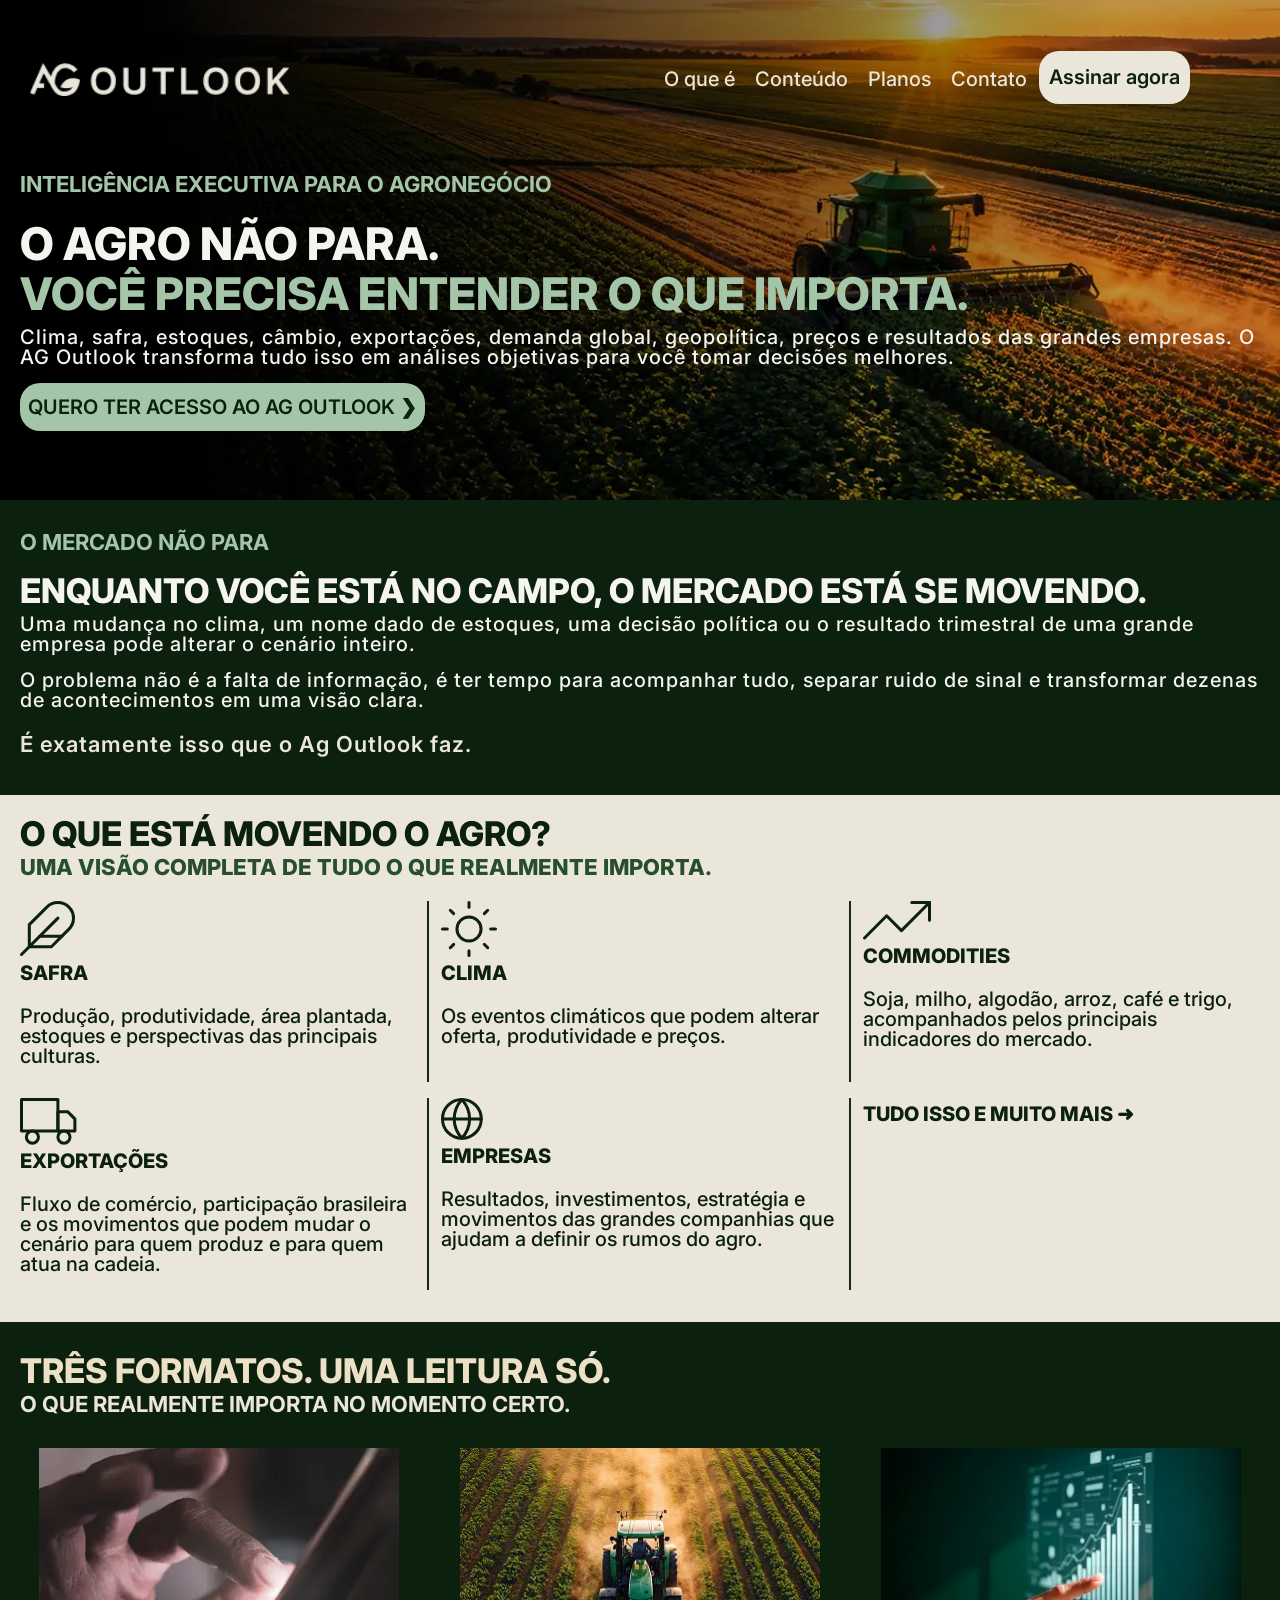
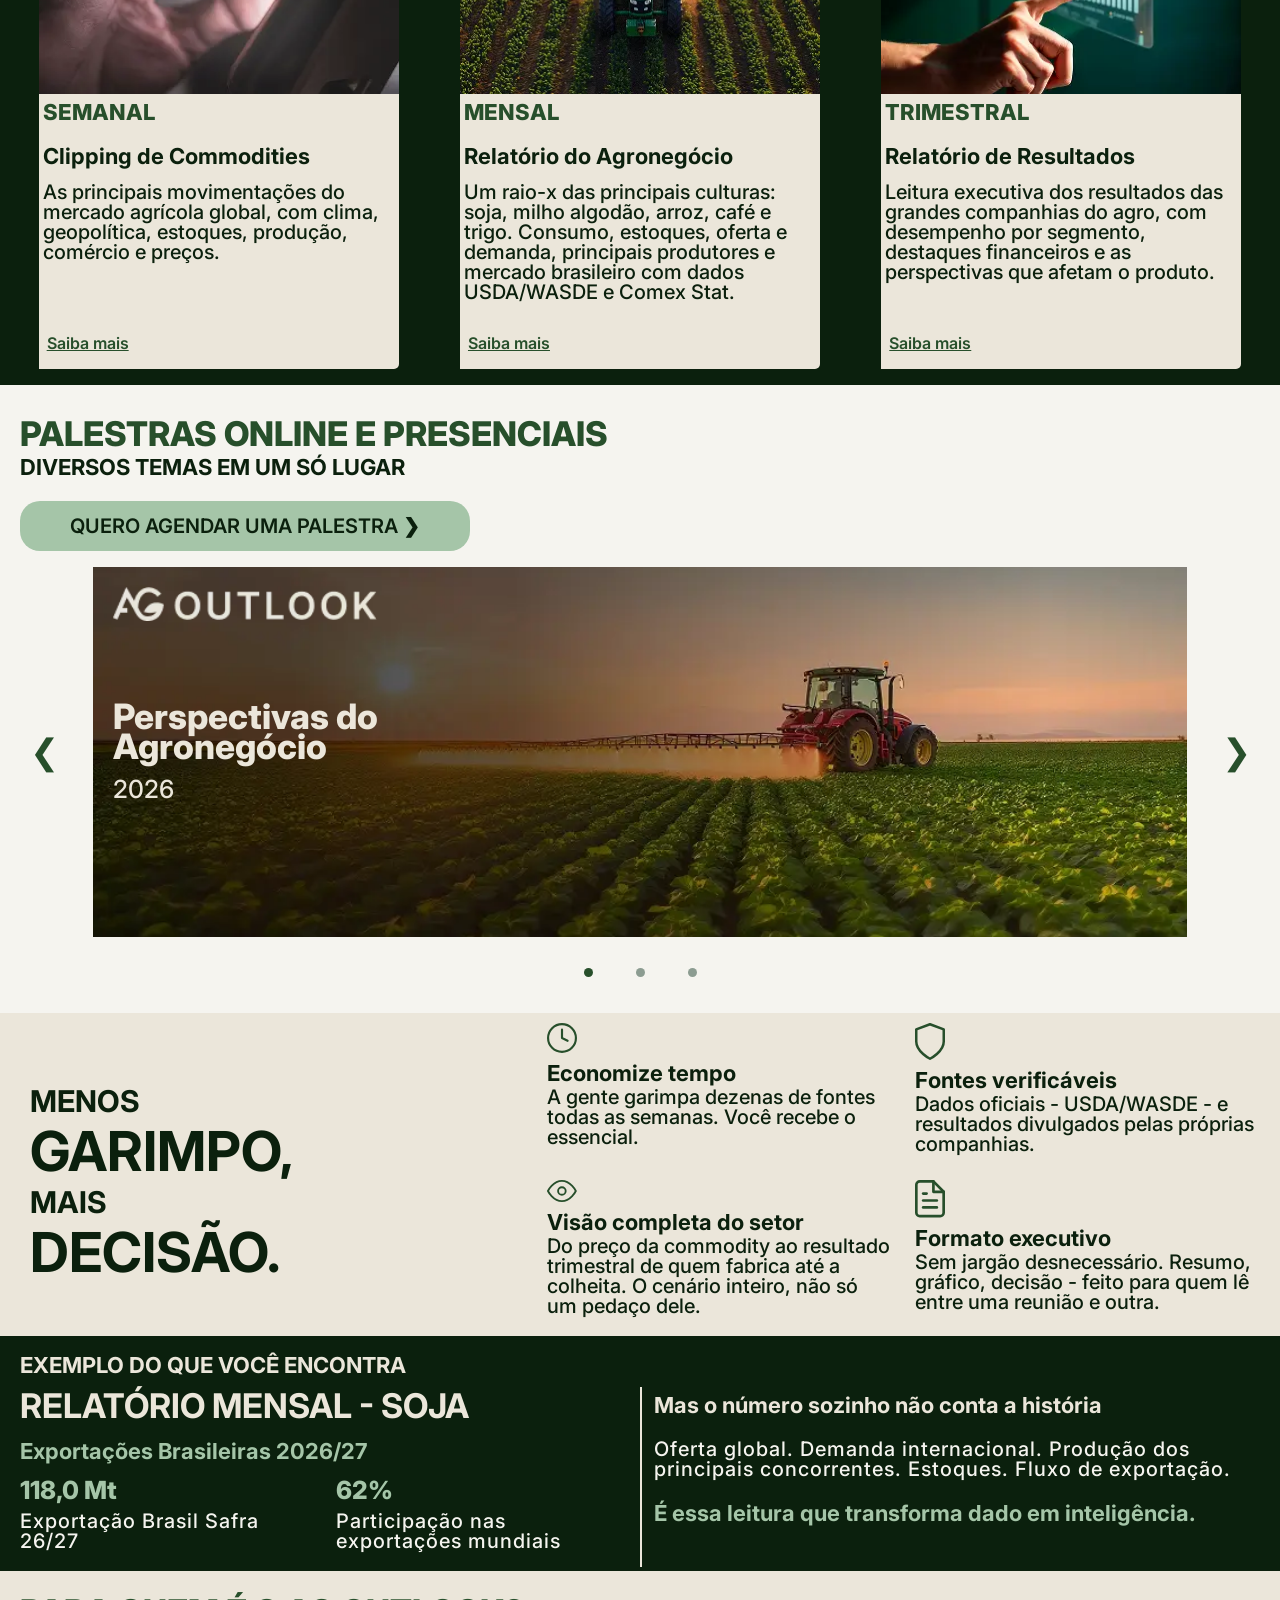
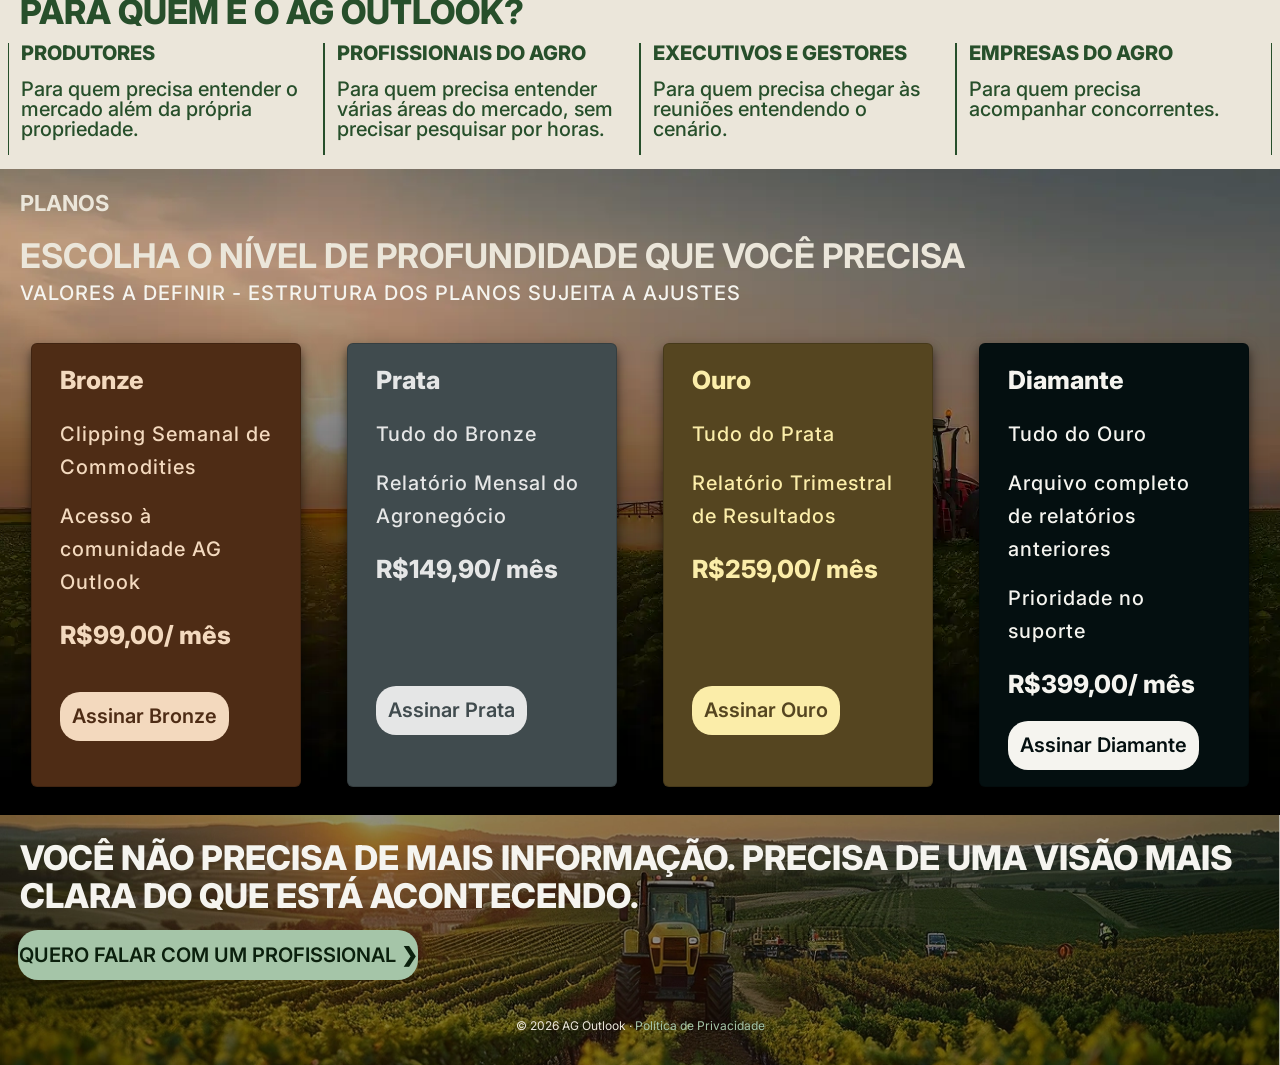
==== commit db7b2a28: "Add files via upload" ====
--- a/index.html
+++ b/index.html
@@ -545,7 +545,7 @@
                     <p class="text_bronze">Acesso à comunidade AG Outlook</p>
                     <p class="valor_bronze">R$99,00/ mês</p>
                     <a class="btnbronze"
-                        href="https://pay.hotmart.com/M107370587F?off=hk8e07r8&hotfeature=51&_hi=eyJzaWQiOiJiMzQ4OGE4YWNiMzk0MTUzOWU3N2ExMTRmNDY2MGUyNSIsImNpZCI6IjE3OTI3Nzc0ODcwODk4MDYyNjc4Njc0NjgwNjQwMDAiLCJiaWQiOiIxNzkyNzc3NDg3MDg5ODA2MjY3ODY3NDY4MDY0MDAwIn0=.1792777497347&bid=1792777498161">Assinar
+                        href="https://go.hotmart.com/M107370587F">Assinar
                         Bronze</a>
                 </div>
             </div>
@@ -555,9 +555,9 @@
                     <p class="dest_bronze">Prata</p>
                     <p class="text_bronze">Tudo do Bronze</p>
                     <p class="text_bronze">Relatório Mensal do Agronegócio</p>
-                    <p class="valor_bronze">R$VALOR/ mês</p>
+                    <p class="valor_bronze">R$149,90/ mês</p>
                     <a class="btnprata"
-                        href="https://pay.hotmart.com/M107370587F?off=hk8e07r8&hotfeature=51&_hi=eyJzaWQiOiJiMzQ4OGE4YWNiMzk0MTUzOWU3N2ExMTRmNDY2MGUyNSIsImNpZCI6IjE3OTI3Nzc0ODcwODk4MDYyNjc4Njc0NjgwNjQwMDAiLCJiaWQiOiIxNzkyNzc3NDg3MDg5ODA2MjY3ODY3NDY4MDY0MDAwIn0=.1792777497347&bid=1792777498161">Assinar
+                        href="https://go.hotmart.com/G107397489R">Assinar
                         Prata</a>
                 </div>
             </div>
@@ -567,9 +567,9 @@
                     <p class="dest_bronze">Ouro</p>
                     <p class="text_bronze">Tudo do Prata</p>
                     <p class="text_bronze">Relatório Trimestral de Resultados</p>
-                    <p class="valor_bronze">R$VALOR/ mês</p>
+                    <p class="valor_bronze">R$259,00/ mês</p>
                     <a class="btnouro"
-                        href="https://pay.hotmart.com/M107370587F?off=hk8e07r8&hotfeature=51&_hi=eyJzaWQiOiJiMzQ4OGE4YWNiMzk0MTUzOWU3N2ExMTRmNDY2MGUyNSIsImNpZCI6IjE3OTI3Nzc0ODcwODk4MDYyNjc4Njc0NjgwNjQwMDAiLCJiaWQiOiIxNzkyNzc3NDg3MDg5ODA2MjY3ODY3NDY4MDY0MDAwIn0=.1792777497347&bid=1792777498161">Assinar
+                        href="https://go.hotmart.com/A107397609B">Assinar
                         Ouro</a>
                 </div>
             </div>
@@ -580,9 +580,9 @@
                     <p class="text_bronze">Tudo do Ouro</p>
                     <p class="text_bronze">Arquivo completo de relatórios anteriores</p>
                     <p class="text_bronze">Prioridade no suporte</p>
-                    <p class="valor_bronze">R$VALOR/ mês</p>
+                    <p class="valor_bronze">R$399,00/ mês</p>
                     <a class="btndia"
-                        href="https://pay.hotmart.com/M107370587F?off=hk8e07r8&hotfeature=51&_hi=eyJzaWQiOiJiMzQ4OGE4YWNiMzk0MTUzOWU3N2ExMTRmNDY2MGUyNSIsImNpZCI6IjE3OTI3Nzc0ODcwODk4MDYyNjc4Njc0NjgwNjQwMDAiLCJiaWQiOiIxNzkyNzc3NDg3MDg5ODA2MjY3ODY3NDY4MDY0MDAwIn0=.1792777497347&bid=1792777498161">Assinar
+                        href="https://go.hotmart.com/A107397673K">Assinar
                         Diamante</a>
                 </div>
             </div>
